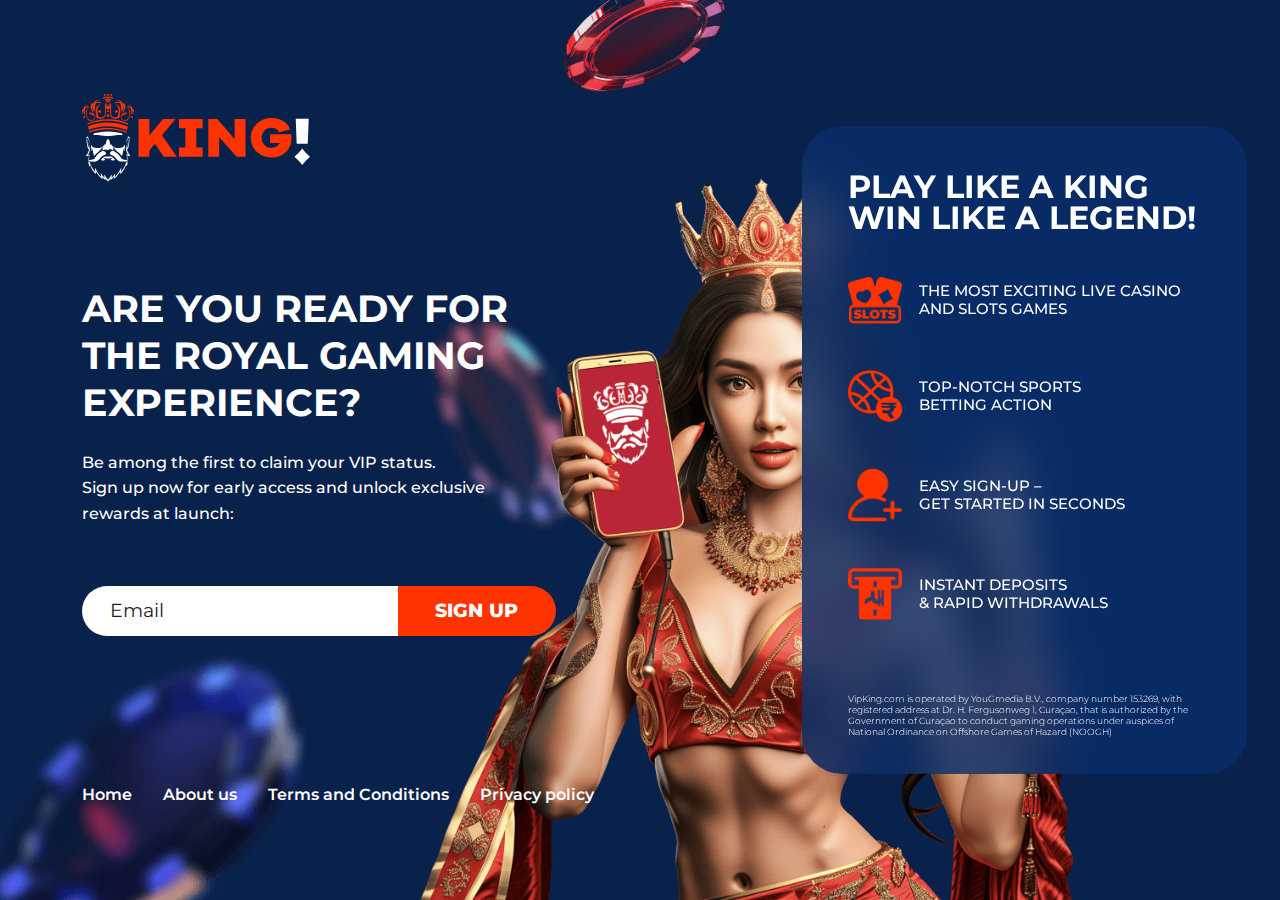
==== index.html @ f41a87f4 "add land" ====
<!DOCTYPE html>
<html lang="ru-RU">
<head>
    <meta charset="utf-8">
    <meta http-equiv="X-UA-Compatible" content="IE=edge">
    <meta name="viewport" content="width=device-width, initial-scale=1.0, maximum-scale=1.0, user-scalable=no">
    <title>KING</title>
    <link rel="stylesheet" type="text/css" href="css/style.css"/>
</head>
<body>
<main class="main">
    <img src="images/chip1.png" alt="chip" class="chip1">
    <img src="images/chip2.png" alt="chip" class="chip2">
    <img src="images/chip3.png" alt="chip" class="chip3">
    <div class="container">
        <div class="content-left">
            <header class="header">
                <a href="" class="logo">
                    <img src="images/logo.svg" alt="KING" class="logo__img">
                </a>
                <div id="nav-icon2" class="menu-icon">
                    <span></span>
                    <span></span>
                    <span></span>
                    <span></span>
                    <span></span>
                    <span></span>
                </div>
            </header>
            <ul class="menu-list-mob">
                <li class="menu-list-mob__item">
                    <a href="#" class="menu-mob-link">Home</a>
                </li>
                <li class="menu-list-mob__item">
                    <a href="#" class="menu-mob-link">About us</a>
                </li>
                <li class="menu-list-mob__item">
                    <a href="#" class="menu-mob-link">Terms and Conditions</a>
                </li>
                <li class="menu-list-mob__item">
                    <a href="#" class="menu-mob-link">Privacy policy</a>
                </li>
            </ul>
            <h1 class="content-left__title text-uppercase">Are you ready for<br/> the royal gaming<br/> experience?</h1>
            <p class="content-left__text">Be among the first to claim your VIP status.<br/>
                Sign up now for early access and unlock exclusive<br/> rewards at launch:</p>
            <form action="" class="main-form">
                    <input type="email" placeholder="Email" class="main-form__field">
                    <button class="main-form__button text-uppercase">sign up</button>
            </form>
            <nav class="menu-desktop">
                <ul class="menu-list">
                    <li class="menu-list__item">
                        <a href="#" class="menu-desktop-link">Home</a>
                    </li>
                    <li class="menu-list__item">
                        <a href="#" class="menu-desktop-link">About us</a>
                    </li>
                    <li class="menu-list__item">
                        <a href="#" class="menu-desktop-link">Terms and Conditions</a>
                    </li>
                    <li class="menu-list__item">
                        <a href="#" class="menu-desktop-link">Privacy policy</a>
                    </li>
                </ul>
            </nav>
        </div>
        <picture>
            <source srcset="images/girl-mob.png" media="(orientation: portrait)" />
            <img src="images/girl.png" alt="girl" class="girl">
        </picture>
        <div class="content-right">
            <p class="content-right__title text-uppercase">Play like a King<br/>win like a legend!</p>
            <div class="steps">
                <div class="step">
                    <img src="images/step1.png" alt="" class="step__icon step__icon1">
                    <p class="step__desc text-uppercase">The most exciting live casino<br/> and slots games</p>
                </div>
                <div class="step">
                    <img src="images/step2.png" alt="" class="step__icon step__icon2">
                    <p class="step__desc text-uppercase">Top-notch sports<br/> betting action</p>
                </div>
                <div class="step">
                    <img src="images/step3.png" alt="" class="step__icon step__icon3">
                    <p class="step__desc text-uppercase">Easy sign-up –<br/> get started in seconds</p>
                </div>
                <div class="step">
                    <img src="images/step4.png" alt="" class="step__icon step__icon4">
                    <p class="step__desc text-uppercase">Instant deposits<br/> & rapid withdrawals</p>
                </div>
            </div>
            <p class="content-right__text">VipKing.com is operated by YouGmedia B.V., company number 153269, with registered address at Dr. H. Fergusonweg 1, Curaçao, that is authorized by the Government of Curaçao to conduct gaming operations under auspices of National Ordinance on Offshore Games of Hazard (NOOGH)</p>
        </div>
    </div>
</main>

<script src="js/main.js"></script>

</body>
</html>
---- css/style.css ----
:root {
    --text-color-primary: #fff;
    --text-color-second: rgba(255, 51, 0, 1);
}

@font-face {
    font-family: 'Montserrat-Medium';
    src: url('../fonts/Montserrat-Medium.eot');
    src: url('../fonts/Montserrat-Medium.eot?#iefix') format('embedded-opentype'),
    url('../fonts/Montserrat-Medium.woff2') format('woff2'),
    url('../fonts/Montserrat-Medium.woff') format('woff'),
    url('../fonts/Montserrat-Medium.ttf') format('truetype'),
    url('../fonts/Montserrat-Medium.svg#Montserrat-Medium') format('svg');
    font-weight: 500;
    font-style: normal;
    font-display: swap;
}

@font-face {
    font-family: 'Montserrat-Light';
    src: url('../fonts/Montserrat-Light.eot');
    src: url('../fonts/Montserrat-Light.eot?#iefix') format('embedded-opentype'),
    url('../fonts/Montserrat-Light.woff2') format('woff2'),
    url('../fonts/Montserrat-Light.woff') format('woff'),
    url('../fonts/Montserrat-Light.ttf') format('truetype'),
    url('../fonts/Montserrat-Light.svg#Montserrat-Light') format('svg');
    font-weight: 300;
    font-style: normal;
    font-display: swap;
}

@font-face {
    font-family: 'Montserrat-Bold';
    src: url('../fonts/Montserrat-Bold.eot');
    src: url('../fonts/Montserrat-Bold.eot?#iefix') format('embedded-opentype'),
    url('../fonts/Montserrat-Bold.woff2') format('woff2'),
    url('../fonts/Montserrat-Bold.woff') format('woff'),
    url('../fonts/Montserrat-Bold.ttf') format('truetype'),
    url('../fonts/Montserrat-Bold.svg#Montserrat-Bold') format('svg');
    font-weight: bold;
    font-style: normal;
    font-display: swap;
}

@font-face {
    font-family: 'Montserrat-ExtraBold';
    src: url('../fonts/Montserrat-ExtraBold.eot');
    src: url('../fonts/Montserrat-ExtraBold.eot?#iefix') format('embedded-opentype'),
    url('../fonts/Montserrat-ExtraBold.woff2') format('woff2'),
    url('../fonts/Montserrat-ExtraBold.woff') format('woff'),
    url('../fonts/Montserrat-ExtraBold.ttf') format('truetype'),
    url('../fonts/Montserrat-ExtraBold.svg#Montserrat-ExtraBold') format('svg');
    font-weight: bold;
    font-style: normal;
    font-display: swap;
}

@font-face {
    font-family: 'Montserrat-Regular';
    src: url('../fonts/Montserrat-Regular.eot');
    src: url('../fonts/Montserrat-Regular.eot?#iefix') format('embedded-opentype'),
    url('../fonts/Montserrat-Regular.woff2') format('woff2'),
    url('../fonts/Montserrat-Regular.woff') format('woff'),
    url('../fonts/Montserrat-Regular.ttf') format('truetype'),
    url('../fonts/Montserrat-Regular.svg#Montserrat-Regular') format('svg');
    font-weight: normal;
    font-style: normal;
    font-display: swap;
}

@font-face {
    font-family: 'Montserrat-SemiBold';
    src: url('../fonts/Montserrat-SemiBold.eot');
    src: url('../fonts/Montserrat-SemiBold.eot?#iefix') format('embedded-opentype'),
    url('../fonts/Montserrat-SemiBold.woff2') format('woff2'),
    url('../fonts/Montserrat-SemiBold.woff') format('woff'),
    url('../fonts/Montserrat-SemiBold.ttf') format('truetype'),
    url('../fonts/Montserrat-SemiBold.svg#Montserrat-SemiBold') format('svg');
    font-weight: 600;
    font-style: normal;
    font-display: swap;
}

html, body, div, span, applet, object, iframe,
h1, h2, h3, h4, h5, h6, p, blockquote, pre,
a, abbr, acronym, address, big, cite, code,
del, dfn, em, font, img, ins, kbd, q, s, samp,
small, strike, strong, sub, sup, tt, var,
b, u, i, center,
dl, dt, dd,
fieldset, form, label, legend,
table, caption, tbody, tfoot, thead, tr, th, td, select,
figure, figcaption, picture {
    margin: 0;
    padding: 0;
    border: 0;
    outline: 0;
    font-size: 100%;
    vertical-align: baseline;
    background: transparent;
}

input {
    margin: 0;
    padding: 0;
    border: 0;
    outline: 0;
    font-size: 100%;
    vertical-align: baseline;
}

header, footer, section, nav, aside {
    display: block;
}

:focus {
    outline: 0;
}

ins {
    text-decoration: none;
}

del {
    text-decoration: line-through;
}

table {
    border-collapse: collapse;
    border-spacing: 0;
}

td {
    vertical-align: top;
}

textarea {
    resize: none;
    overflow: auto;
}

address {
    font-style: normal;
}

* {
    -webkit-box-sizing: border-box;
    box-sizing: border-box;
    font-family: 'Montserrat-Medium', sans-serif;
    font-style: normal;
}

body {
    margin: 0;
    padding: 0;
    width: 100%;
    color: var(--text-color-primary);
    position: relative;
    background: rgba(9, 34, 76, 1);
}

body > img {
    display: none;
}

a {
    -webkit-transition: 0.5s all ease-out;
    -o-transition: 0.5s all ease-out;
    transition: 0.5s all ease-out;
    cursor: pointer;
}

a, a:hover {
    text-decoration: none;
}

select, input, textarea {
    vertical-align: middle;
}

textarea {
    vertical-align: top;
}

:focus {
    outline: none;
}

input[type=submit] {
    cursor: pointer;
}

table {
    border-collapse: collapse;
    border-spacing: 0;
}

div, p, a, span, em, strong, img, h1, h2, h3, h4, h5, h6, ul, ol, li, dl, dt, dd, table, td, tr, form, fieldset, label, select, input, textarea {
    padding: 0;
    margin: 0;
    outline: none;
    list-style: none;
    line-height: 1;
}

section, footer {
    text-align: center;
    overflow: hidden;
}

button,
button:active,
button:focus {
    outline: none;
    cursor: pointer;
}

img {
    height: auto;
}

.container {
    padding: 5.55vh 6.66vh 5.55vh 11.11vh;
    display: -webkit-box;
    display: -ms-flexbox;
    display: flex;
    -webkit-box-align: center;
    -ms-flex-align: center;
    align-items: center;
    -webkit-box-pack: justify;
    -ms-flex-pack: justify;
    justify-content: space-between;
    width: 100%;
    min-height: 100vh;
    position: relative;
}

.main {
    min-height: 100vh;
    display: -webkit-box;
    display: -ms-flexbox;
    display: flex;
    -webkit-box-align: center;
    -ms-flex-align: center;
    align-items: center;
    position: relative;
}

.content-left {
    display: -webkit-box;
    display: -ms-flexbox;
    display: flex;
    -webkit-box-orient: vertical;
    -webkit-box-direction: normal;
    -ms-flex-direction: column;
    flex-direction: column;
    -webkit-box-align: start;
    -ms-flex-align: start;
    align-items: flex-start;
    position: relative;
    z-index: 2;
}

.logo {
    margin-bottom: 11.11vh;
    display: inline-block;
}

.logo__img {
    width: 33.33vh;
}

.content-left__title {
    font-family: 'Montserrat-Bold', sans-serif;
    font-size: 5.77vh;
    line-height: 6.63vh;
    text-align: left;
    margin-bottom: 2.66vh;
}

.content-left__text {
    font-size: 2.22vh;
    line-height: 3.33vh;
    text-align: left;
    margin-bottom: 6.66vh;
}

.main-form {
    margin-bottom: 16.33vh;
    border-radius: 11.11vh;
    overflow: hidden;
    display: -webkit-box;
    display: -ms-flexbox;
    display: flex;
    -webkit-box-align: center;
    -ms-flex-align: center;
    align-items: center;
    -webkit-box-pack: center;
    -ms-flex-pack: center;
    justify-content: center;
    width: 66.66vh;
}

.main-form__field {
    font-family: 'Montserrat-Regular', sans-serif;
    font-size: 2.88vh;
    line-height: 6.66vh;
    text-align: left;
    color: rgba(30, 30, 30, 1);
    padding: 0 3.11vh;
    width: 66.67%;
}

::-webkit-input-placeholder {
    color: rgba(30, 30, 30, 1);
}

:-ms-input-placeholder {
    color: rgba(30, 30, 30, 1);
}

::-moz-placeholder {
    color: rgba(30, 30, 30, 1);
}

:-moz-placeholder {
    color: rgba(30, 30, 30, 1);
}

.main-form__button {
    background: rgba(255, 51, 0, 1);
    font-family: 'Montserrat-ExtraBold', sans-serif;
    font-size: 2.88vh;
    line-height: 6.66vh;
    color: rgba(255, 255, 255, 1);
    text-align: center;
    padding: 0 3.98vh;
    border: none;
    width: 33.33%;
}

.main-form__button:hover {
    background: rgba(9, 46, 108, 0.8);
    -webkit-backdrop-filter: blur(20px);
    backdrop-filter: blur(20px)
}

.menu-list {
    display: -webkit-box;
    display: -ms-flexbox;
    display: flex;
    -webkit-box-align: center;
    -ms-flex-align: center;
    align-items: center;
    -webkit-box-pack: start;
    -ms-flex-pack: start;
    justify-content: flex-start;
}

.menu-desktop-link {
    font-family: 'Montserrat-SemiBold', sans-serif;
    font-size: 2.22vh;
    line-height: 2.55vh;
    text-align: left;
    margin-right: 4.44vh;
    color: var(--text-color-primary);
}

.menu-desktop-link:hover {
    color: var(--text-color-second);
}

.content-right {
    background: rgba(9, 46, 108, 0.8);
    -webkit-backdrop-filter: blur(20px);
    backdrop-filter: blur(20px);
    border-radius: 4.44vh;
    padding: 6.66vh 6.66vh 4.44vh;
    width: 64.44vh;
    position: relative;
    z-index: 2;
}

.content-right__title {
    margin-bottom: 6.66vh;
    font-family: 'Montserrat-Bold', sans-serif;
    font-size: 4.22vh;
    line-height: 1;
    text-align: left;
}

.content-right__text {
    font-family: 'Montserrat-Light', sans-serif;
    font-size: 1.33vh;
    line-height: 1;
    text-align: left;
}

.steps {
    display: -webkit-box;
    display: -ms-flexbox;
    display: flex;
    -webkit-box-orient: vertical;
    -webkit-box-direction: normal;
    -ms-flex-direction: column;
    flex-direction: column;
    -webkit-box-align: start;
    -ms-flex-align: start;
    align-items: flex-start;
    margin-bottom: 3.55vh;
}

.step {
    margin-bottom: 6.66vh;
    display: -webkit-box;
    display: -ms-flexbox;
    display: flex;
    -webkit-box-align: center;
    -ms-flex-align: center;
    align-items: center;
    -webkit-box-pack: justify;
    -ms-flex-pack: justify;
    justify-content: space-between;
    width: 100%;
}

.step__desc {
    font-size: 2.22vh;
    line-height: 2.66vh;
    text-align: left;
    width: calc(100% - 8.88vh);
}

.text-uppercase {
    text-transform: uppercase;
}

.step__icon {
    width: 6.66vh;
}

.girl {
    width: 85.44vh;
    position: absolute;
    bottom: 0;
    right: 52vh;
    z-index: 1;
}

.chip1 {
    position: absolute;
    bottom: 0;
    left: 0;
    width: 46.55vh;
}

.chip2 {
    position: absolute;
    bottom: 31.77vh;
    left: 58.11vh;
    width: 38.77vh;
}

.chip3 {
    position: absolute;
    top: -9.3vh;
    left: 77.44vh;
    width: 29.22vh;
}

.menu-icon {
    width: 8.88vw;
    height: 6.66vw;
    position: relative;
    margin: 0;
    -webkit-transform: rotate(0deg);
    -ms-transform: rotate(0deg);
    transform: rotate(0deg);
    -webkit-transition: .5s ease-in-out;
    -o-transition: .5s ease-in-out;
    transition: .5s ease-in-out;
    cursor: pointer;
    display: none;
}

.menu-icon span {
    display: block;
    position: absolute;
    height: 1.11vw;
    width: 50%;
    background: var(--text-color-primary);
    opacity: 1;
    -webkit-transform: rotate(0deg);
    -ms-transform: rotate(0deg);
    transform: rotate(0deg);
    -webkit-transition: .25s ease-in-out;
    -o-transition: .25s ease-in-out;
    transition: .25s ease-in-out;
}

.menu-icon span:nth-child(even) {
    left: 50%;
}

.menu-icon span:nth-child(odd) {
    left: 0;
}

.menu-icon span:nth-child(1), .menu-icon span:nth-child(2) {
    top: 0;
}

.menu-icon span:nth-child(3), .menu-icon span:nth-child(4) {
    top: 2.77vw;
}

.menu-icon span:nth-child(5), .menu-icon span:nth-child(6) {
    top: 5.55vw;
}

.menu-icon.open span:nth-child(1), .menu-icon.open span:nth-child(6) {
    -webkit-transform: rotate(45deg);
    -ms-transform: rotate(45deg);
    transform: rotate(45deg);
}

.menu-icon.open span:nth-child(2), .menu-icon.open span:nth-child(5) {
    -webkit-transform: rotate(-45deg);
    -ms-transform: rotate(-45deg);
    transform: rotate(-45deg);
}

.menu-icon.open span:nth-child(1) {
    left: 1vw;
    top: 2vw;
}

.menu-icon.open span:nth-child(2) {
    left: calc(50% - 1vw);
    top: 2vw;
}

.menu-icon.open span:nth-child(3) {
    left: -50%;
    opacity: 0;
}

.menu-icon.open span:nth-child(4) {
    left: 100%;
    opacity: 0;
}

.menu-icon.open span:nth-child(5) {
    left: 1vw;
    top: 4.5vw;
}

.menu-icon.open span:nth-child(6) {
    left: calc(50% - 1vw);
    top: 4.5vw;
}

.menu-list-mob {
    display: none;
    position: absolute;
    left: 0;
    top: 0;
    width: 100%;
    height: 100vh;
    background: rgba(7, 16, 35, 1);
    padding: 41vw 4.44vw 0;
}

.menu-list-mob__item {
    margin-bottom: 2.55vw;
}

.menu-mob-link {
    font-family: 'Montserrat-SemiBold', sans-serif;
    font-size: 6.11vw;
    line-height: 11.66vw;
    text-align: left;
    color: var(--text-color-primary);
}

.menu-mob-link:hover {
    color: var(--text-color-second);
}

.hidden {
    overflow: hidden;
}

@media only screen and (orientation: landscape) and (max-width: 180vh) {
    .logo__img {
        width: 29.33vh;
    }

    .content-left__title {
        font-size: 4.77vh;
        line-height: 5.63vh;
    }

    .content-left__text {
        font-size: 2vh;
        line-height: 3.03vh;
    }

    .menu-desktop-link {
        font-size: 2.02vh;
    }

    .main-form__field,
    .main-form__button {
        font-size: 2.48vh;
        line-height: 6.06vh;
    }

    .content-right__title {
        margin-bottom: 6.66vh;
    }

    .step__desc {
        font-size: 2.02vh;
        line-height: 2.36vh;
    }

    .step {
        margin-bottom: 6.11vh;
    }

    .content-right {
        padding: 6.06vh 6.06vh 4.04vh;
        width: 63.44vh;
    }

    .girl {
        right: 44vh;
    }

    .chip2 {
        left: 46.11vh;
        width: 33.77vh;
    }

    .chip1 {
        width: 41.55vh;
    }

    .chip3 {
        top: -7.3vh;
        left: 67.44vh;
        width: 22.22vh;
    }
}

@media only screen and (orientation: landscape) and (max-width: 167vh) {
    .container {
        padding: 0 3.66vh 0 9.11vh;
    }

    .content-right {
        padding: 6.06vh 6.06vh 4.04vh;
        width: 58.44vh;
    }

    .girl {
        right: 38vh;
        width: 77.44vh;
    }

    .chip1 {
        width: 34.55vh;
    }

    .chip2 {
        left: 41.11vh;
        width: 30.77vh;
        bottom: 37.77vh;
    }

    .chip3 {
        left: 60.44vh;
    }
}

@media only screen and (orientation: landscape) and (max-width: 144vh) {
    .logo__img {
        width: 25.33vh;
    }

    .content-left__title {
        font-size: 4.27vh;
        line-height: 5.23vh;
    }

    .content-left__text {
        font-size: 1.8vh;
        line-height: 2.8vh;
    }

    .menu-desktop-link {
        font-size: 1.8vh;
    }

    .main-form__field,
    .main-form__button {
        font-size: 2.08vh;
        line-height: 5.6vh;
    }

    .main-form {
        width: 52.66vh;
    }

    .menu-desktop-link {
        margin-right: 3.44vh;
    }

    .content-right__title {
        margin-bottom: 4.66vh;
        font-size: 3.5vh;
    }

    .steps {
        margin-bottom: 3vh;
    }

    .step__desc {
        font-size: 1.7vh;
        line-height: 2vh;
        width: calc(100% - 7.88vh);
    }

    .step__icon {
        width: 6vh;
    }

    .step {
        margin-bottom: 5.11vh;
    }

    .content-right__text {
        font-size: 1.03vh;
        line-height: 1.2;
    }

    .content-right {
        padding: 5.06vh 5.06vh 4.04vh;
        width: 49.44vh;
    }

    .girl {
        right: 23vh;
        width: 72.44vh;
    }
}

@media only screen and (orientation: portrait) {
    .chip1,
    .chip2,
    .chip3,
    .menu-desktop {
        display: none;
    }

    body {
        background: rgba(9, 34, 76, 1) url("../images/chips.png") no-repeat;
        background-size: 100% auto;
        background-position: 0 10vw;
    }

    .main {
        padding: 0;
    }

    .container {
        padding: 0;
        -webkit-box-orient: vertical;
        -webkit-box-direction: normal;
        -ms-flex-direction: column;
        flex-direction: column;
    }

    .girl {
        width: 90vw;
        position: relative;
        bottom: auto;
        right: auto;
    }

    .header {
        width: 100%;
        display: -webkit-box;
        display: -ms-flexbox;
        display: flex;
        -webkit-box-align: center;
        -ms-flex-align: center;
        align-items: center;
        -webkit-box-pack: justify;
        -ms-flex-pack: justify;
        justify-content: space-between;
        margin-bottom: 8.88vw;
        padding: 2.77vw 0;
        position: relative;
        z-index: 1;
    }

    .logo {
        margin-bottom: 0;
    }

    .menu-icon {
        display: inline-block;
    }

    .logo__img {
        width: 28.88vw;
    }

    .content-left {
        padding: 0 4.4vw;
    }

    .content-left__title {
        font-size: 7.77vw;
        line-height: 8.33vw;
        margin-bottom: 5.55vw;
    }

    .content-left__text {
        font-size: 3.88vw;
        line-height: 5.83vw;
        margin-bottom: 16.66vw;
    }

    .main-form {
        margin-bottom: 8.3vw;
        border-radius: 19vw;
        width: 100%;
    }

    .main-form__field {
        font-size: 4.44vw;
        line-height: 11.11vw;
        padding: 0 4.44vw;
    }

    .main-form__button {
        font-size: 4.44vw;
        line-height: 11.11vw;
        padding: 0;
    }

    .content-right {
        border-radius: 0;
        padding: 11.11vw 4.4vw 13.05vw;
        width: 100%;
    }

    .content-right__title {
        margin-bottom: 11.11vw;
        font-size: 6.66vw;
        line-height: 1;
    }

    .steps {
        margin-bottom: 5.55vw;
    }

    .step {
        margin-bottom: 13.6vw;
    }

    .step__icon {
        width: 12.5vw;
    }

    .step__desc {
        font-size: 3.88vw;
        line-height: 5vw;
        width: calc(100% - 16.66vw);
    }

    .content-right__text {
        font-size: 2.77vw;
    }

    .hidden .menu-list-mob {
        display: inline-block;
    }
}
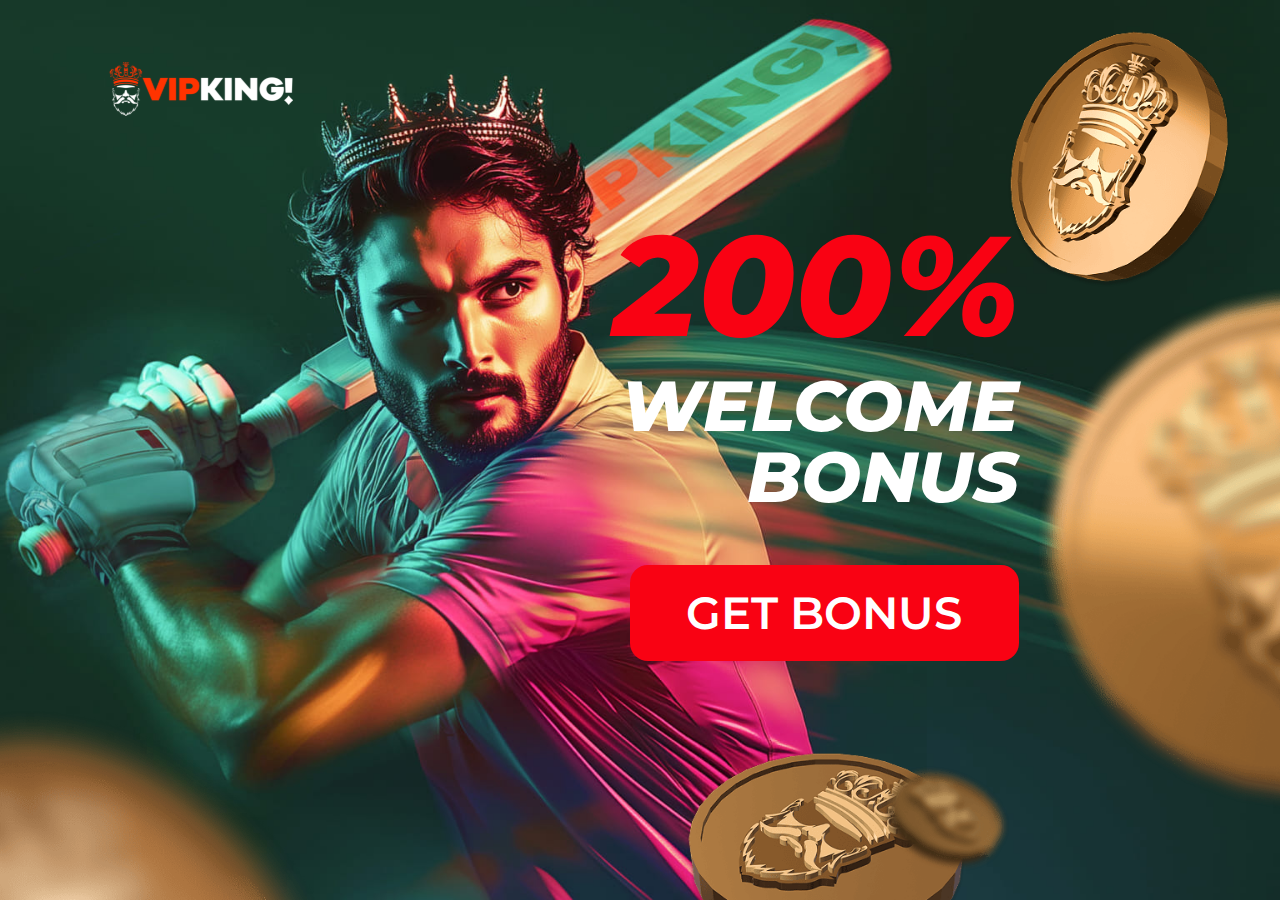
==== commit d33db2b7: "new land" ====
--- a/index.html
+++ b/index.html
@@ -4,93 +4,29 @@
     <meta charset="utf-8">
     <meta http-equiv="X-UA-Compatible" content="IE=edge">
     <meta name="viewport" content="width=device-width, initial-scale=1.0, maximum-scale=1.0, user-scalable=no">
-    <title>KING</title>
+    <title>VIPKING!</title>
     <link rel="stylesheet" type="text/css" href="css/style.css"/>
 </head>
-<body>
+<body class="">
 <main class="main">
-    <img src="images/chip1.png" alt="chip" class="chip1">
-    <img src="images/chip2.png" alt="chip" class="chip2">
-    <img src="images/chip3.png" alt="chip" class="chip3">
+    <img src="images/coin1.png" alt="coin" class="coin1 coin-desc">
+    <img src="images/coin2.png" alt="coin" class="coin2 coin-desc">
+    <img src="images/coin3.png" alt="coin" class="coin3 coin-desc">
+    <img src="images/coin4.png" alt="coin" class="coin4 coin-desc">
+    <img src="images/coin5.png" alt="coin" class="coin5 coin-desc">
+    <img src="images/coin1-mob.png" alt="coin" class="coin1-mob coin-mob">
+    <img src="images/coin2-mob.png" alt="coin" class="coin2-mob coin-mob">
+    <img src="images/coin3-mob.png" alt="coin" class="coin3-mob coin-mob">
+    <img src="images/coin4-mob.png" alt="coin" class="coin4-mob coin-mob">
+    <header class="header">
+        <a href="" class="logo">
+            <img src="images/logo.svg" alt="VIPKING!" class="logo__img">
+        </a>
+    </header>
     <div class="container">
-        <div class="content-left">
-            <header class="header">
-                <a href="" class="logo">
-                    <img src="images/logo.svg" alt="KING" class="logo__img">
-                </a>
-                <div id="nav-icon2" class="menu-icon">
-                    <span></span>
-                    <span></span>
-                    <span></span>
-                    <span></span>
-                    <span></span>
-                    <span></span>
-                </div>
-            </header>
-            <ul class="menu-list-mob">
-                <li class="menu-list-mob__item">
-                    <a href="#" class="menu-mob-link">Home</a>
-                </li>
-                <li class="menu-list-mob__item">
-                    <a href="#" class="menu-mob-link">About us</a>
-                </li>
-                <li class="menu-list-mob__item">
-                    <a href="#" class="menu-mob-link">Terms and Conditions</a>
-                </li>
-                <li class="menu-list-mob__item">
-                    <a href="#" class="menu-mob-link">Privacy policy</a>
-                </li>
-            </ul>
-            <h1 class="content-left__title text-uppercase">Are you ready for<br/> the royal gaming<br/> experience?</h1>
-            <p class="content-left__text">Be among the first to claim your VIP status.<br/>
-                Sign up now for early access and unlock exclusive<br/> rewards at launch:</p>
-            <form action="" class="main-form">
-                    <input type="email" placeholder="Email" class="main-form__field">
-                    <button class="main-form__button text-uppercase">sign up</button>
-            </form>
-            <nav class="menu-desktop">
-                <ul class="menu-list">
-                    <li class="menu-list__item">
-                        <a href="#" class="menu-desktop-link">Home</a>
-                    </li>
-                    <li class="menu-list__item">
-                        <a href="#" class="menu-desktop-link">About us</a>
-                    </li>
-                    <li class="menu-list__item">
-                        <a href="#" class="menu-desktop-link">Terms and Conditions</a>
-                    </li>
-                    <li class="menu-list__item">
-                        <a href="#" class="menu-desktop-link">Privacy policy</a>
-                    </li>
-                </ul>
-            </nav>
-        </div>
-        <picture>
-            <source srcset="images/girl-mob.png" media="(orientation: portrait)" />
-            <img src="images/girl.png" alt="girl" class="girl">
-        </picture>
-        <div class="content-right">
-            <p class="content-right__title text-uppercase">Play like a King<br/>win like a legend!</p>
-            <div class="steps">
-                <div class="step">
-                    <img src="images/step1.png" alt="" class="step__icon step__icon1">
-                    <p class="step__desc text-uppercase">The most exciting live casino<br/> and slots games</p>
-                </div>
-                <div class="step">
-                    <img src="images/step2.png" alt="" class="step__icon step__icon2">
-                    <p class="step__desc text-uppercase">Top-notch sports<br/> betting action</p>
-                </div>
-                <div class="step">
-                    <img src="images/step3.png" alt="" class="step__icon step__icon3">
-                    <p class="step__desc text-uppercase">Easy sign-up –<br/> get started in seconds</p>
-                </div>
-                <div class="step">
-                    <img src="images/step4.png" alt="" class="step__icon step__icon4">
-                    <p class="step__desc text-uppercase">Instant deposits<br/> & rapid withdrawals</p>
-                </div>
-            </div>
-            <p class="content-right__text">VipKing.com is operated by YouGmedia B.V., company number 153269, with registered address at Dr. H. Fergusonweg 1, Curaçao, that is authorized by the Government of Curaçao to conduct gaming operations under auspices of National Ordinance on Offshore Games of Hazard (NOOGH)</p>
-        </div>
+        <p class="bonus">200%</p>
+        <p class="title">welcome<br/>bonus</p>
+        <a href="/" class="main-btn">get bonus</a>
     </div>
 </main>
 
--- a/css/style.css
+++ b/css/style.css
@@ -1,70 +1,17 @@
 :root {
     --text-color-primary: #fff;
-    --text-color-second: rgba(255, 51, 0, 1);
 }
 
 @font-face {
-    font-family: 'Montserrat-Medium';
-    src: url('../fonts/Montserrat-Medium.eot');
-    src: url('../fonts/Montserrat-Medium.eot?#iefix') format('embedded-opentype'),
-    url('../fonts/Montserrat-Medium.woff2') format('woff2'),
-    url('../fonts/Montserrat-Medium.woff') format('woff'),
-    url('../fonts/Montserrat-Medium.ttf') format('truetype'),
-    url('../fonts/Montserrat-Medium.svg#Montserrat-Medium') format('svg');
-    font-weight: 500;
-    font-style: normal;
-    font-display: swap;
-}
-
-@font-face {
-    font-family: 'Montserrat-Light';
-    src: url('../fonts/Montserrat-Light.eot');
-    src: url('../fonts/Montserrat-Light.eot?#iefix') format('embedded-opentype'),
-    url('../fonts/Montserrat-Light.woff2') format('woff2'),
-    url('../fonts/Montserrat-Light.woff') format('woff'),
-    url('../fonts/Montserrat-Light.ttf') format('truetype'),
-    url('../fonts/Montserrat-Light.svg#Montserrat-Light') format('svg');
-    font-weight: 300;
-    font-style: normal;
-    font-display: swap;
-}
-
-@font-face {
-    font-family: 'Montserrat-Bold';
-    src: url('../fonts/Montserrat-Bold.eot');
-    src: url('../fonts/Montserrat-Bold.eot?#iefix') format('embedded-opentype'),
-    url('../fonts/Montserrat-Bold.woff2') format('woff2'),
-    url('../fonts/Montserrat-Bold.woff') format('woff'),
-    url('../fonts/Montserrat-Bold.ttf') format('truetype'),
-    url('../fonts/Montserrat-Bold.svg#Montserrat-Bold') format('svg');
+    font-family: 'Montserrat-ExtraBoldItalic';
+    src: url('../fonts/Montserrat-ExtraBoldItalic.eot');
+    src: url('../fonts/Montserrat-ExtraBoldItalic.eot?#iefix') format('embedded-opentype'),
+    url('../fonts/Montserrat-ExtraBoldItalic.woff2') format('woff2'),
+    url('../fonts/Montserrat-ExtraBoldItalic.woff') format('woff'),
+    url('../fonts/Montserrat-ExtraBoldItalic.ttf') format('truetype'),
+    url('../fonts/Montserrat-ExtraBoldItalic.svg#Montserrat-ExtraBoldItalic') format('svg');
     font-weight: bold;
-    font-style: normal;
-    font-display: swap;
-}
-
-@font-face {
-    font-family: 'Montserrat-ExtraBold';
-    src: url('../fonts/Montserrat-ExtraBold.eot');
-    src: url('../fonts/Montserrat-ExtraBold.eot?#iefix') format('embedded-opentype'),
-    url('../fonts/Montserrat-ExtraBold.woff2') format('woff2'),
-    url('../fonts/Montserrat-ExtraBold.woff') format('woff'),
-    url('../fonts/Montserrat-ExtraBold.ttf') format('truetype'),
-    url('../fonts/Montserrat-ExtraBold.svg#Montserrat-ExtraBold') format('svg');
-    font-weight: bold;
-    font-style: normal;
-    font-display: swap;
-}
-
-@font-face {
-    font-family: 'Montserrat-Regular';
-    src: url('../fonts/Montserrat-Regular.eot');
-    src: url('../fonts/Montserrat-Regular.eot?#iefix') format('embedded-opentype'),
-    url('../fonts/Montserrat-Regular.woff2') format('woff2'),
-    url('../fonts/Montserrat-Regular.woff') format('woff'),
-    url('../fonts/Montserrat-Regular.ttf') format('truetype'),
-    url('../fonts/Montserrat-Regular.svg#Montserrat-Regular') format('svg');
-    font-weight: normal;
-    font-style: normal;
+    font-style: italic;
     font-display: swap;
 }
 
@@ -146,7 +93,7 @@
 * {
     -webkit-box-sizing: border-box;
     box-sizing: border-box;
-    font-family: 'Montserrat-Medium', sans-serif;
+    font-family: 'Montserrat-ExtraBoldItalic', sans-serif;
     font-style: normal;
 }
 
@@ -156,7 +103,8 @@
     width: 100%;
     color: var(--text-color-primary);
     position: relative;
-    background: rgba(9, 34, 76, 1);
+    background: url("../images/bg.jpg") no-repeat;
+    background-size: cover;
 }
 
 body > img {
@@ -164,9 +112,6 @@
 }
 
 a {
-    -webkit-transition: 0.5s all ease-out;
-    -o-transition: 0.5s all ease-out;
-    transition: 0.5s all ease-out;
     cursor: pointer;
 }
 
@@ -220,33 +165,7 @@
 }
 
 .container {
-    padding: 5.55vh 6.66vh 5.55vh 11.11vh;
-    display: -webkit-box;
-    display: -ms-flexbox;
-    display: flex;
-    -webkit-box-align: center;
-    -ms-flex-align: center;
-    align-items: center;
-    -webkit-box-pack: justify;
-    -ms-flex-pack: justify;
-    justify-content: space-between;
-    width: 100%;
-    min-height: 100vh;
-    position: relative;
-}
-
-.main {
-    min-height: 100vh;
-    display: -webkit-box;
-    display: -ms-flexbox;
-    display: flex;
-    -webkit-box-align: center;
-    -ms-flex-align: center;
-    align-items: center;
-    position: relative;
-}
-
-.content-left {
+    padding: 0 38.14vh;
     display: -webkit-box;
     display: -ms-flexbox;
     display: flex;
@@ -254,639 +173,335 @@
     -webkit-box-direction: normal;
     -ms-flex-direction: column;
     flex-direction: column;
+    -webkit-box-align: end;
+    -ms-flex-align: end;
+    align-items: flex-end;
+    width: 100%;
+    position: relative;
+}
+
+.main {
+    min-height: 100vh;
+    display: -webkit-box;
+    display: -ms-flexbox;
+    display: flex;
     -webkit-box-align: start;
     -ms-flex-align: start;
     align-items: flex-start;
-    position: relative;
-    z-index: 2;
-}
-
-.logo {
-    margin-bottom: 11.11vh;
-    display: inline-block;
-}
-
-.logo__img {
-    width: 33.33vh;
-}
-
-.content-left__title {
-    font-family: 'Montserrat-Bold', sans-serif;
-    font-size: 5.77vh;
-    line-height: 6.63vh;
-    text-align: left;
-    margin-bottom: 2.66vh;
-}
-
-.content-left__text {
-    font-size: 2.22vh;
-    line-height: 3.33vh;
-    text-align: left;
-    margin-bottom: 6.66vh;
-}
-
-.main-form {
-    margin-bottom: 16.33vh;
-    border-radius: 11.11vh;
-    overflow: hidden;
-    display: -webkit-box;
-    display: -ms-flexbox;
-    display: flex;
-    -webkit-box-align: center;
-    -ms-flex-align: center;
-    align-items: center;
-    -webkit-box-pack: center;
-    -ms-flex-pack: center;
-    justify-content: center;
-    width: 66.66vh;
-}
-
-.main-form__field {
-    font-family: 'Montserrat-Regular', sans-serif;
-    font-size: 2.88vh;
-    line-height: 6.66vh;
-    text-align: left;
-    color: rgba(30, 30, 30, 1);
-    padding: 0 3.11vh;
-    width: 66.67%;
-}
-
-::-webkit-input-placeholder {
-    color: rgba(30, 30, 30, 1);
-}
-
-:-ms-input-placeholder {
-    color: rgba(30, 30, 30, 1);
-}
-
-::-moz-placeholder {
-    color: rgba(30, 30, 30, 1);
-}
-
-:-moz-placeholder {
-    color: rgba(30, 30, 30, 1);
-}
-
-.main-form__button {
-    background: rgba(255, 51, 0, 1);
-    font-family: 'Montserrat-ExtraBold', sans-serif;
-    font-size: 2.88vh;
-    line-height: 6.66vh;
-    color: rgba(255, 255, 255, 1);
-    text-align: center;
-    padding: 0 3.98vh;
-    border: none;
-    width: 33.33%;
-}
-
-.main-form__button:hover {
-    background: rgba(9, 46, 108, 0.8);
-    -webkit-backdrop-filter: blur(20px);
-    backdrop-filter: blur(20px)
-}
-
-.menu-list {
-    display: -webkit-box;
-    display: -ms-flexbox;
-    display: flex;
-    -webkit-box-align: center;
-    -ms-flex-align: center;
-    align-items: center;
-    -webkit-box-pack: start;
-    -ms-flex-pack: start;
-    justify-content: flex-start;
-}
-
-.menu-desktop-link {
-    font-family: 'Montserrat-SemiBold', sans-serif;
-    font-size: 2.22vh;
-    line-height: 2.55vh;
-    text-align: left;
-    margin-right: 4.44vh;
-    color: var(--text-color-primary);
-}
-
-.menu-desktop-link:hover {
-    color: var(--text-color-second);
-}
-
-.content-right {
-    background: rgba(9, 46, 108, 0.8);
-    -webkit-backdrop-filter: blur(20px);
-    backdrop-filter: blur(20px);
-    border-radius: 4.44vh;
-    padding: 6.66vh 6.66vh 4.44vh;
-    width: 64.44vh;
-    position: relative;
-    z-index: 2;
-}
-
-.content-right__title {
-    margin-bottom: 6.66vh;
-    font-family: 'Montserrat-Bold', sans-serif;
-    font-size: 4.22vh;
-    line-height: 1;
-    text-align: left;
-}
-
-.content-right__text {
-    font-family: 'Montserrat-Light', sans-serif;
-    font-size: 1.33vh;
-    line-height: 1;
-    text-align: left;
-}
-
-.steps {
-    display: -webkit-box;
-    display: -ms-flexbox;
-    display: flex;
     -webkit-box-orient: vertical;
     -webkit-box-direction: normal;
     -ms-flex-direction: column;
     flex-direction: column;
-    -webkit-box-align: start;
-    -ms-flex-align: start;
-    align-items: flex-start;
-    margin-bottom: 3.55vh;
-}
-
-.step {
-    margin-bottom: 6.66vh;
-    display: -webkit-box;
-    display: -ms-flexbox;
-    display: flex;
-    -webkit-box-align: center;
-    -ms-flex-align: center;
-    align-items: center;
-    -webkit-box-pack: justify;
-    -ms-flex-pack: justify;
-    justify-content: space-between;
+    position: relative;
+    overflow: hidden;
+}
+
+.header {
+    padding: 0 11.57vh;
+    margin: 6.85vh auto 9vh;
     width: 100%;
 }
 
-.step__desc {
-    font-size: 2.22vh;
-    line-height: 2.66vh;
-    text-align: left;
-    width: calc(100% - 8.88vh);
-}
-
-.text-uppercase {
+.logo {
+    display: inline-block;
+}
+
+.logo__img {
+    width: 21vh;
+}
+
+.bonus {
+    color: rgba(249, 2, 19, 1);
+    font-size: 15.74vh;
+    line-height: 1.2;
+    -webkit-transition: -webkit-transform 1s ease-in-out;
+    transition: -webkit-transform 1s ease-in-out;
+    -o-transition: transform 1s ease-in-out;
+    transition: transform 1s ease-in-out;
+    transition: transform 1s ease-in-out, -webkit-transform 1s ease-in-out;
+}
+
+.title {
+    font-size: 7.87vh;
+    line-height: 1;
+    text-align: right;
     text-transform: uppercase;
-}
-
-.step__icon {
-    width: 6.66vh;
-}
-
-.girl {
-    width: 85.44vh;
+    margin-bottom: 5.83vh;
+    -webkit-transition: -webkit-transform 1s ease-in-out;
+    transition: -webkit-transform 1s ease-in-out;
+    -o-transition: transform 1s ease-in-out;
+    transition: transform 1s ease-in-out;
+    transition: transform 1s ease-in-out, -webkit-transform 1s ease-in-out;
+}
+
+.main-btn {
+    font-family: 'Montserrat-SemiBold', sans-serif;
+    line-height: 10.65vh;
+    background: rgba(249, 2, 19, 1);
+    color: var(--text-color-primary);
+    text-transform: uppercase;
+    border-radius: 2vh;
+    padding: 0 6.3vh;
+    font-size: 5vh;
+    -webkit-transition: -webkit-transform 1s ease-in-out;
+    transition: -webkit-transform 1s ease-in-out;
+    -o-transition: transform 1s ease-in-out;
+    transition: transform 1s ease-in-out;
+    transition: transform 1s ease-in-out, -webkit-transform 1s ease-in-out;
+}
+
+.hover .title,
+.hover .bonus {
+    -webkit-transform: scale(1.1);
+    -ms-transform: scale(1.1);
+    transform: scale(1.1);
+}
+
+.hover .main-btn {
+    -webkit-transform: scale(1.1);
+    -ms-transform: scale(1.1);
+    transform: scale(1.1);
+    -webkit-box-shadow: 0px 0px 35px 0px rgba(249, 2, 19, 1);
+    box-shadow: 0px 0px 35px 0px rgba(249, 2, 19, 1);
+}
+
+.coin1 {
     position: absolute;
+    left: -11vh;
+    bottom: -4vh;
+    width: 65.7vh;
+    -webkit-transition: left 1s ease-in-out, bottom 1s ease-in-out, width 1s ease-in-out;
+    -o-transition: left 1s ease-in-out, bottom 1s ease-in-out, width 1s ease-in-out;
+    transition: left 1s ease-in-out, bottom 1s ease-in-out, width 1s ease-in-out;
+}
+
+.coin2 {
+    position: absolute;
+    right: 0;
+    bottom: 3.98vh;
+    width: 29.81vh;
+    -webkit-transition: right 1s ease-in-out, bottom 1s ease-in-out, width 1s ease-in-out;
+    -o-transition: right 1s ease-in-out, bottom 1s ease-in-out, width 1s ease-in-out;
+    transition: right 1s ease-in-out, bottom 1s ease-in-out, width 1s ease-in-out;
+}
+
+.coin3 {
+    position: absolute;
+    right: -3.98vh;
+    top: -4.9vh;
+    width: 42.4vh;
+    -webkit-transition: right 1s ease-in-out, top 1s ease-in-out, -webkit-transform 1s ease-in-out;
+    transition: right 1s ease-in-out, top 1s ease-in-out, -webkit-transform 1s ease-in-out;
+    -o-transition: right 1s ease-in-out, top 1s ease-in-out, transform 1s ease-in-out;
+    transition: right 1s ease-in-out, top 1s ease-in-out, transform 1s ease-in-out;
+    transition: right 1s ease-in-out, top 1s ease-in-out, transform 1s ease-in-out, -webkit-transform 1s ease-in-out;
+}
+
+.coin4 {
+    position: absolute;
+    left: 70.09vh;
     bottom: 0;
-    right: 52vh;
-    z-index: 1;
-}
-
-.chip1 {
+    width: 41.75vh;
+    -webkit-transition: left 1s ease-in-out, bottom 1s ease-in-out, width 1s ease-in-out;
+    -o-transition: left 1s ease-in-out, bottom 1s ease-in-out, width 1s ease-in-out;
+    transition: left 1s ease-in-out, bottom 1s ease-in-out, width 1s ease-in-out;
+}
+
+.coin5 {
     position: absolute;
+    right: 22.87vh;
     bottom: 0;
+    width: 27.31vh;
+    -webkit-transition: right 1s ease-in-out, bottom 1s ease-in-out, width 1s ease-in-out;
+    -o-transition: right 1s ease-in-out, bottom 1s ease-in-out, width 1s ease-in-out;
+    transition: right 1s ease-in-out, bottom 1s ease-in-out, width 1s ease-in-out;
+}
+
+.hover .coin1 {
     left: 0;
-    width: 46.55vh;
-}
-
-.chip2 {
-    position: absolute;
-    bottom: 31.77vh;
-    left: 58.11vh;
-    width: 38.77vh;
-}
-
-.chip3 {
-    position: absolute;
-    top: -9.3vh;
-    left: 77.44vh;
-    width: 29.22vh;
-}
-
-.menu-icon {
-    width: 8.88vw;
-    height: 6.66vw;
-    position: relative;
-    margin: 0;
-    -webkit-transform: rotate(0deg);
-    -ms-transform: rotate(0deg);
-    transform: rotate(0deg);
-    -webkit-transition: .5s ease-in-out;
-    -o-transition: .5s ease-in-out;
-    transition: .5s ease-in-out;
-    cursor: pointer;
+    bottom: 0;
+    width: 78.7vh;
+}
+
+.hover .coin2 {
+    right: -11vh;
+    bottom: -6.02vh;
+    width: 32.81vh;
+}
+
+.hover .coin3 {
+    right: -7.98vh;
+    top: -6.9vh;
+    -webkit-transform: rotate(10deg);
+    -ms-transform: rotate(10deg);
+    transform: rotate(10deg);
+}
+
+.hover .coin4 {
+    bottom: -4vh;
+    width: 43.75vh;
+}
+
+.hover .coin5 {
+    right: 15.87vh;
+    bottom: -7vh;
+    width: 31.31vh;
+}
+
+.hover-mob .title,
+.hover-mob .bonus,
+.hover-mob .main-btn {
+    -webkit-transform: scale(1.1);
+    -ms-transform: scale(1.1);
+    transform: scale(1.1);
+}
+
+.coin-mob {
     display: none;
 }
 
-.menu-icon span {
-    display: block;
-    position: absolute;
-    height: 1.11vw;
-    width: 50%;
-    background: var(--text-color-primary);
-    opacity: 1;
-    -webkit-transform: rotate(0deg);
-    -ms-transform: rotate(0deg);
-    transform: rotate(0deg);
-    -webkit-transition: .25s ease-in-out;
-    -o-transition: .25s ease-in-out;
-    transition: .25s ease-in-out;
-}
-
-.menu-icon span:nth-child(even) {
-    left: 50%;
-}
-
-.menu-icon span:nth-child(odd) {
-    left: 0;
-}
-
-.menu-icon span:nth-child(1), .menu-icon span:nth-child(2) {
-    top: 0;
-}
-
-.menu-icon span:nth-child(3), .menu-icon span:nth-child(4) {
-    top: 2.77vw;
-}
-
-.menu-icon span:nth-child(5), .menu-icon span:nth-child(6) {
-    top: 5.55vw;
-}
-
-.menu-icon.open span:nth-child(1), .menu-icon.open span:nth-child(6) {
-    -webkit-transform: rotate(45deg);
-    -ms-transform: rotate(45deg);
-    transform: rotate(45deg);
-}
-
-.menu-icon.open span:nth-child(2), .menu-icon.open span:nth-child(5) {
-    -webkit-transform: rotate(-45deg);
-    -ms-transform: rotate(-45deg);
-    transform: rotate(-45deg);
-}
-
-.menu-icon.open span:nth-child(1) {
-    left: 1vw;
-    top: 2vw;
-}
-
-.menu-icon.open span:nth-child(2) {
-    left: calc(50% - 1vw);
-    top: 2vw;
-}
-
-.menu-icon.open span:nth-child(3) {
-    left: -50%;
-    opacity: 0;
-}
-
-.menu-icon.open span:nth-child(4) {
-    left: 100%;
-    opacity: 0;
-}
-
-.menu-icon.open span:nth-child(5) {
-    left: 1vw;
-    top: 4.5vw;
-}
-
-.menu-icon.open span:nth-child(6) {
-    left: calc(50% - 1vw);
-    top: 4.5vw;
-}
-
-.menu-list-mob {
-    display: none;
-    position: absolute;
-    left: 0;
-    top: 0;
-    width: 100%;
-    height: 100vh;
-    background: rgba(7, 16, 35, 1);
-    padding: 41vw 4.44vw 0;
-}
-
-.menu-list-mob__item {
-    margin-bottom: 2.55vw;
-}
-
-.menu-mob-link {
-    font-family: 'Montserrat-SemiBold', sans-serif;
-    font-size: 6.11vw;
-    line-height: 11.66vw;
-    text-align: left;
-    color: var(--text-color-primary);
-}
-
-.menu-mob-link:hover {
-    color: var(--text-color-second);
-}
-
-.hidden {
-    overflow: hidden;
-}
-
-@media only screen and (orientation: landscape) and (max-width: 180vh) {
-    .logo__img {
-        width: 29.33vh;
-    }
-
-    .content-left__title {
-        font-size: 4.77vh;
-        line-height: 5.63vh;
-    }
-
-    .content-left__text {
-        font-size: 2vh;
-        line-height: 3.03vh;
-    }
-
-    .menu-desktop-link {
-        font-size: 2.02vh;
-    }
-
-    .main-form__field,
-    .main-form__button {
-        font-size: 2.48vh;
-        line-height: 6.06vh;
-    }
-
-    .content-right__title {
-        margin-bottom: 6.66vh;
-    }
-
-    .step__desc {
-        font-size: 2.02vh;
-        line-height: 2.36vh;
-    }
-
-    .step {
-        margin-bottom: 6.11vh;
-    }
-
-    .content-right {
-        padding: 6.06vh 6.06vh 4.04vh;
-        width: 63.44vh;
-    }
-
-    .girl {
-        right: 44vh;
-    }
-
-    .chip2 {
-        left: 46.11vh;
-        width: 33.77vh;
-    }
-
-    .chip1 {
-        width: 41.55vh;
-    }
-
-    .chip3 {
-        top: -7.3vh;
-        left: 67.44vh;
-        width: 22.22vh;
-    }
+.d-none {
+    display: none !important;
 }
 
 @media only screen and (orientation: landscape) and (max-width: 167vh) {
     .container {
-        padding: 0 3.66vh 0 9.11vh;
-    }
-
-    .content-right {
-        padding: 6.06vh 6.06vh 4.04vh;
-        width: 58.44vh;
-    }
-
-    .girl {
-        right: 38vh;
-        width: 77.44vh;
-    }
-
-    .chip1 {
-        width: 34.55vh;
-    }
-
-    .chip2 {
-        left: 41.11vh;
-        width: 30.77vh;
-        bottom: 37.77vh;
-    }
-
-    .chip3 {
-        left: 60.44vh;
-    }
-}
-
-@media only screen and (orientation: landscape) and (max-width: 144vh) {
+        padding: 0 29vh;
+    }
+}
+
+@media only screen and (orientation: landscape) and (max-width: 135vh) {
+    .container {
+        padding: 0 23vh;
+    }
+
+    .bonus {
+        font-size: 12.74vh;
+    }
+
+    .title {
+        font-size: 6.5vh;
+        margin-bottom: 2.83vh;
+    }
+
+    .main-btn {
+        line-height: 8.65vh;
+        border-radius: 1.2vh;
+        font-size: 4vh;
+    }
+}
+
+@media only screen and (orientation: portrait) {
+    .coin-desc {
+        display: none;
+    }
+
+    .coin-mob {
+        display: inline-block;
+    }
+
+    body {
+        background: url("../images/bg-mob.jpg") no-repeat;
+        background-size: cover;
+    }
+
+    .header {
+        padding: 0 6.1vw;
+        margin: 5.8vw auto 57.22vw;
+    }
+
     .logo__img {
-        width: 25.33vh;
-    }
-
-    .content-left__title {
-        font-size: 4.27vh;
-        line-height: 5.23vh;
-    }
-
-    .content-left__text {
-        font-size: 1.8vh;
-        line-height: 2.8vh;
-    }
-
-    .menu-desktop-link {
-        font-size: 1.8vh;
-    }
-
-    .main-form__field,
-    .main-form__button {
-        font-size: 2.08vh;
-        line-height: 5.6vh;
-    }
-
-    .main-form {
-        width: 52.66vh;
-    }
-
-    .menu-desktop-link {
-        margin-right: 3.44vh;
-    }
-
-    .content-right__title {
-        margin-bottom: 4.66vh;
-        font-size: 3.5vh;
-    }
-
-    .steps {
-        margin-bottom: 3vh;
-    }
-
-    .step__desc {
-        font-size: 1.7vh;
-        line-height: 2vh;
-        width: calc(100% - 7.88vh);
-    }
-
-    .step__icon {
-        width: 6vh;
-    }
-
-    .step {
-        margin-bottom: 5.11vh;
-    }
-
-    .content-right__text {
-        font-size: 1.03vh;
-        line-height: 1.2;
-    }
-
-    .content-right {
-        padding: 5.06vh 5.06vh 4.04vh;
-        width: 49.44vh;
-    }
-
-    .girl {
-        right: 23vh;
-        width: 72.44vh;
-    }
-}
-
-@media only screen and (orientation: portrait) {
-    .chip1,
-    .chip2,
-    .chip3,
-    .menu-desktop {
-        display: none;
-    }
-
-    body {
-        background: rgba(9, 34, 76, 1) url("../images/chips.png") no-repeat;
-        background-size: 100% auto;
-        background-position: 0 10vw;
-    }
-
-    .main {
-        padding: 0;
+        width: 27.5vw;
     }
 
     .container {
         padding: 0;
-        -webkit-box-orient: vertical;
-        -webkit-box-direction: normal;
-        -ms-flex-direction: column;
-        flex-direction: column;
-    }
-
-    .girl {
-        width: 90vw;
-        position: relative;
-        bottom: auto;
-        right: auto;
-    }
-
-    .header {
-        width: 100%;
-        display: -webkit-box;
-        display: -ms-flexbox;
-        display: flex;
         -webkit-box-align: center;
         -ms-flex-align: center;
         align-items: center;
-        -webkit-box-pack: justify;
-        -ms-flex-pack: justify;
-        justify-content: space-between;
-        margin-bottom: 8.88vw;
-        padding: 2.77vw 0;
-        position: relative;
-        z-index: 1;
-    }
-
-    .logo {
-        margin-bottom: 0;
-    }
-
-    .menu-icon {
-        display: inline-block;
-    }
-
-    .logo__img {
-        width: 28.88vw;
-    }
-
-    .content-left {
-        padding: 0 4.4vw;
-    }
-
-    .content-left__title {
-        font-size: 7.77vw;
-        line-height: 8.33vw;
-        margin-bottom: 5.55vw;
-    }
-
-    .content-left__text {
-        font-size: 3.88vw;
-        line-height: 5.83vw;
-        margin-bottom: 16.66vw;
-    }
-
-    .main-form {
-        margin-bottom: 8.3vw;
-        border-radius: 19vw;
-        width: 100%;
-    }
-
-    .main-form__field {
-        font-size: 4.44vw;
-        line-height: 11.11vw;
-        padding: 0 4.44vw;
-    }
-
-    .main-form__button {
-        font-size: 4.44vw;
-        line-height: 11.11vw;
-        padding: 0;
-    }
-
-    .content-right {
-        border-radius: 0;
-        padding: 11.11vw 4.4vw 13.05vw;
-        width: 100%;
-    }
-
-    .content-right__title {
-        margin-bottom: 11.11vw;
-        font-size: 6.66vw;
+    }
+
+    .bonus {
+        color: var(--text-color-primary);
+        font-size: 25.2vw;
         line-height: 1;
     }
 
-    .steps {
-        margin-bottom: 5.55vw;
-    }
-
-    .step {
-        margin-bottom: 13.6vw;
-    }
-
-    .step__icon {
-        width: 12.5vw;
-    }
-
-    .step__desc {
-        font-size: 3.88vw;
-        line-height: 5vw;
-        width: calc(100% - 16.66vw);
-    }
-
-    .content-right__text {
-        font-size: 2.77vw;
-    }
-
-    .hidden .menu-list-mob {
-        display: inline-block;
+    .title {
+        font-size: 12.5vw;
+        margin-bottom: 6.38vw;
+    }
+
+    .main-btn {
+        line-height: 16.66vw;
+        border-radius: 2vw;
+        padding: 0 10vw;
+        font-size: 8vw;
+    }
+
+    .coin1-mob {
+        position: absolute;
+        left: 0;
+        bottom: 0;
+        width: 44.4vw;
+    }
+
+    .coin2-mob {
+        position: absolute;
+        right: 0;
+        bottom: 0;
+        width: 56.9vw;
+    }
+
+    .coin3-mob {
+        position: absolute;
+        right: 0;
+        bottom: 0;
+        width: 55vw;
+    }
+
+    .coin4-mob {
+        position: absolute;
+        right: 0;
+        top: 10vw;
+        width: 35.5vw;
+    }
+}
+
+@media only screen and (orientation: portrait) and (min-height: 200vw) {
+    .header {
+        margin-bottom: 80vw;
+    }
+}
+
+@media only screen and (orientation: portrait) and (min-width: 766px) {
+    .bonus {
+        font-size: 18vw;
+    }
+
+    .title {
+        font-size: 9.1vw;
+        margin-bottom: 3vw;
+    }
+
+    .main-btn {
+        line-height: 12vw;
+        font-size: 5vw;
+    }
+
+    .coin1-mob {
+        width: 31.4vw;
+    }
+
+    .coin2-mob {
+        width: 31.9vw;
+    }
+
+    .coin3-mob {
+        width: 37vw;
+    }
+
+    .coin4-mob {
+        width: 26.5vw;
     }
 }